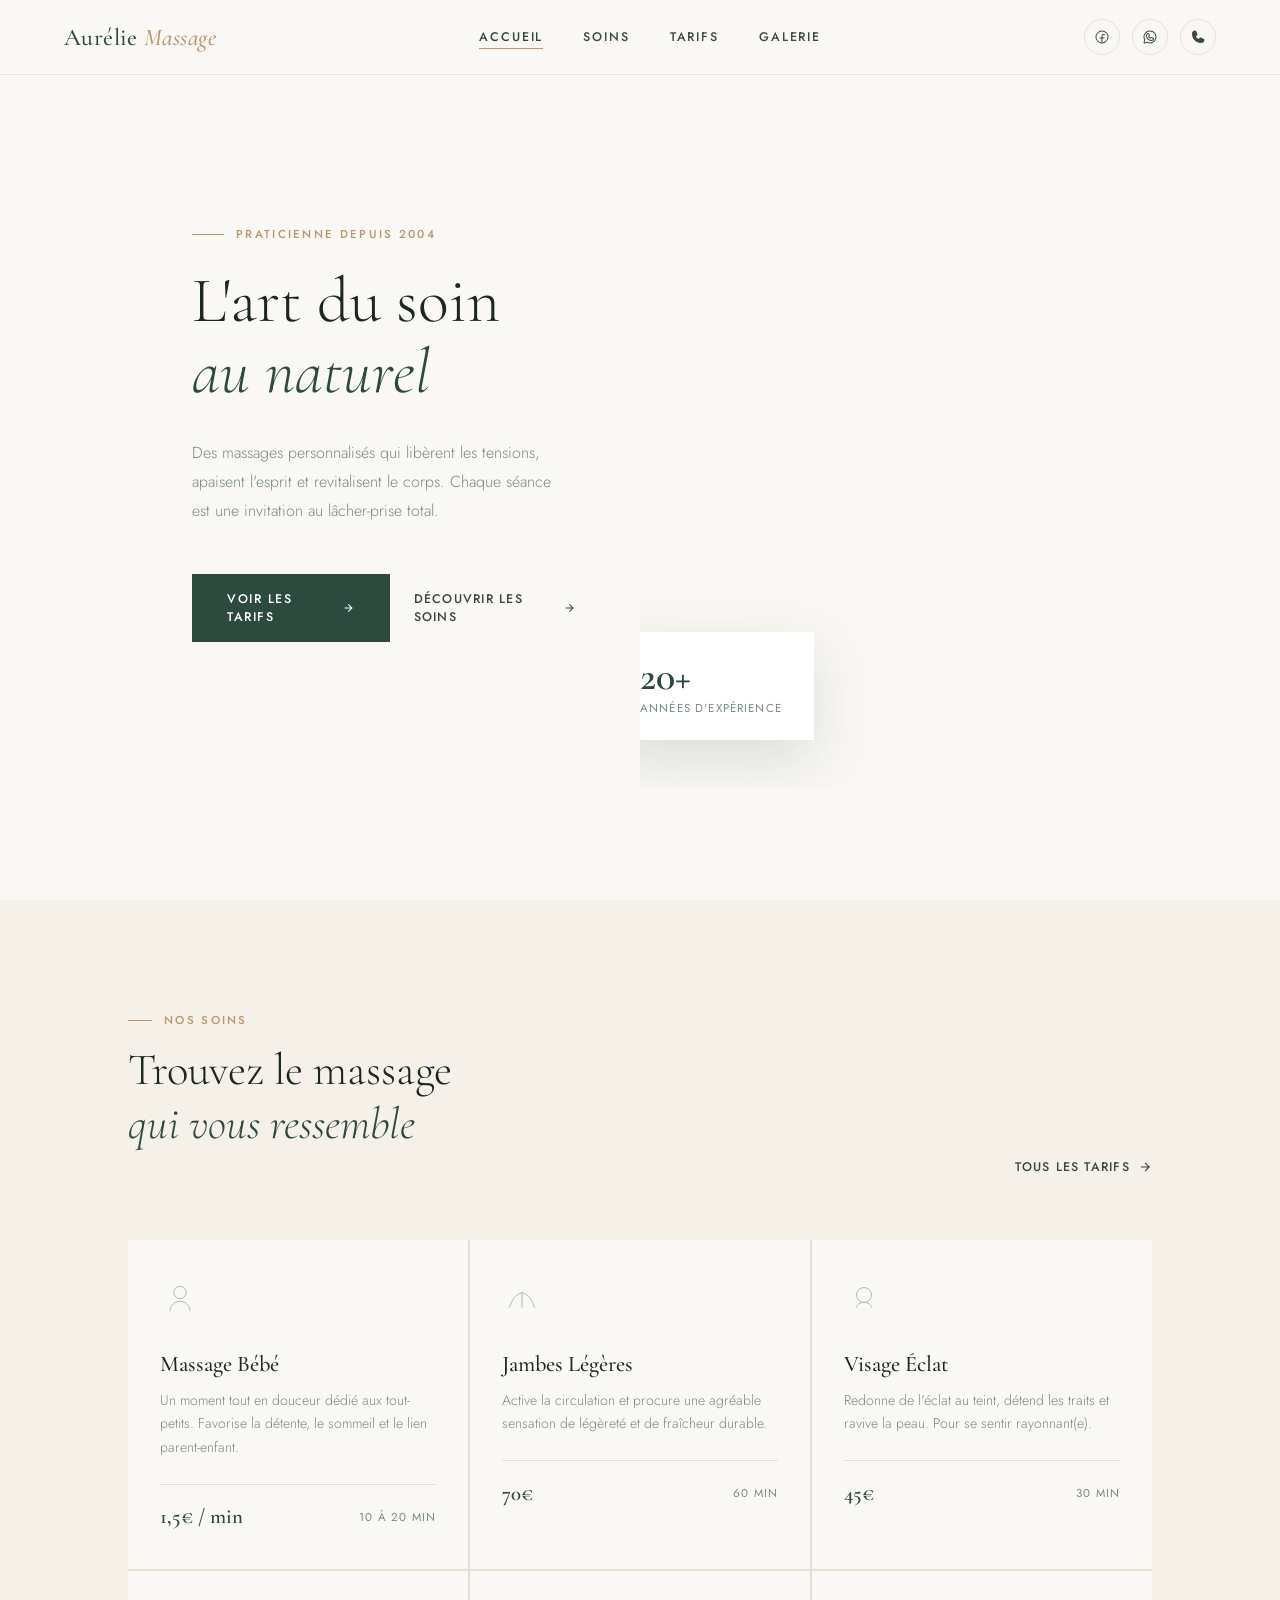
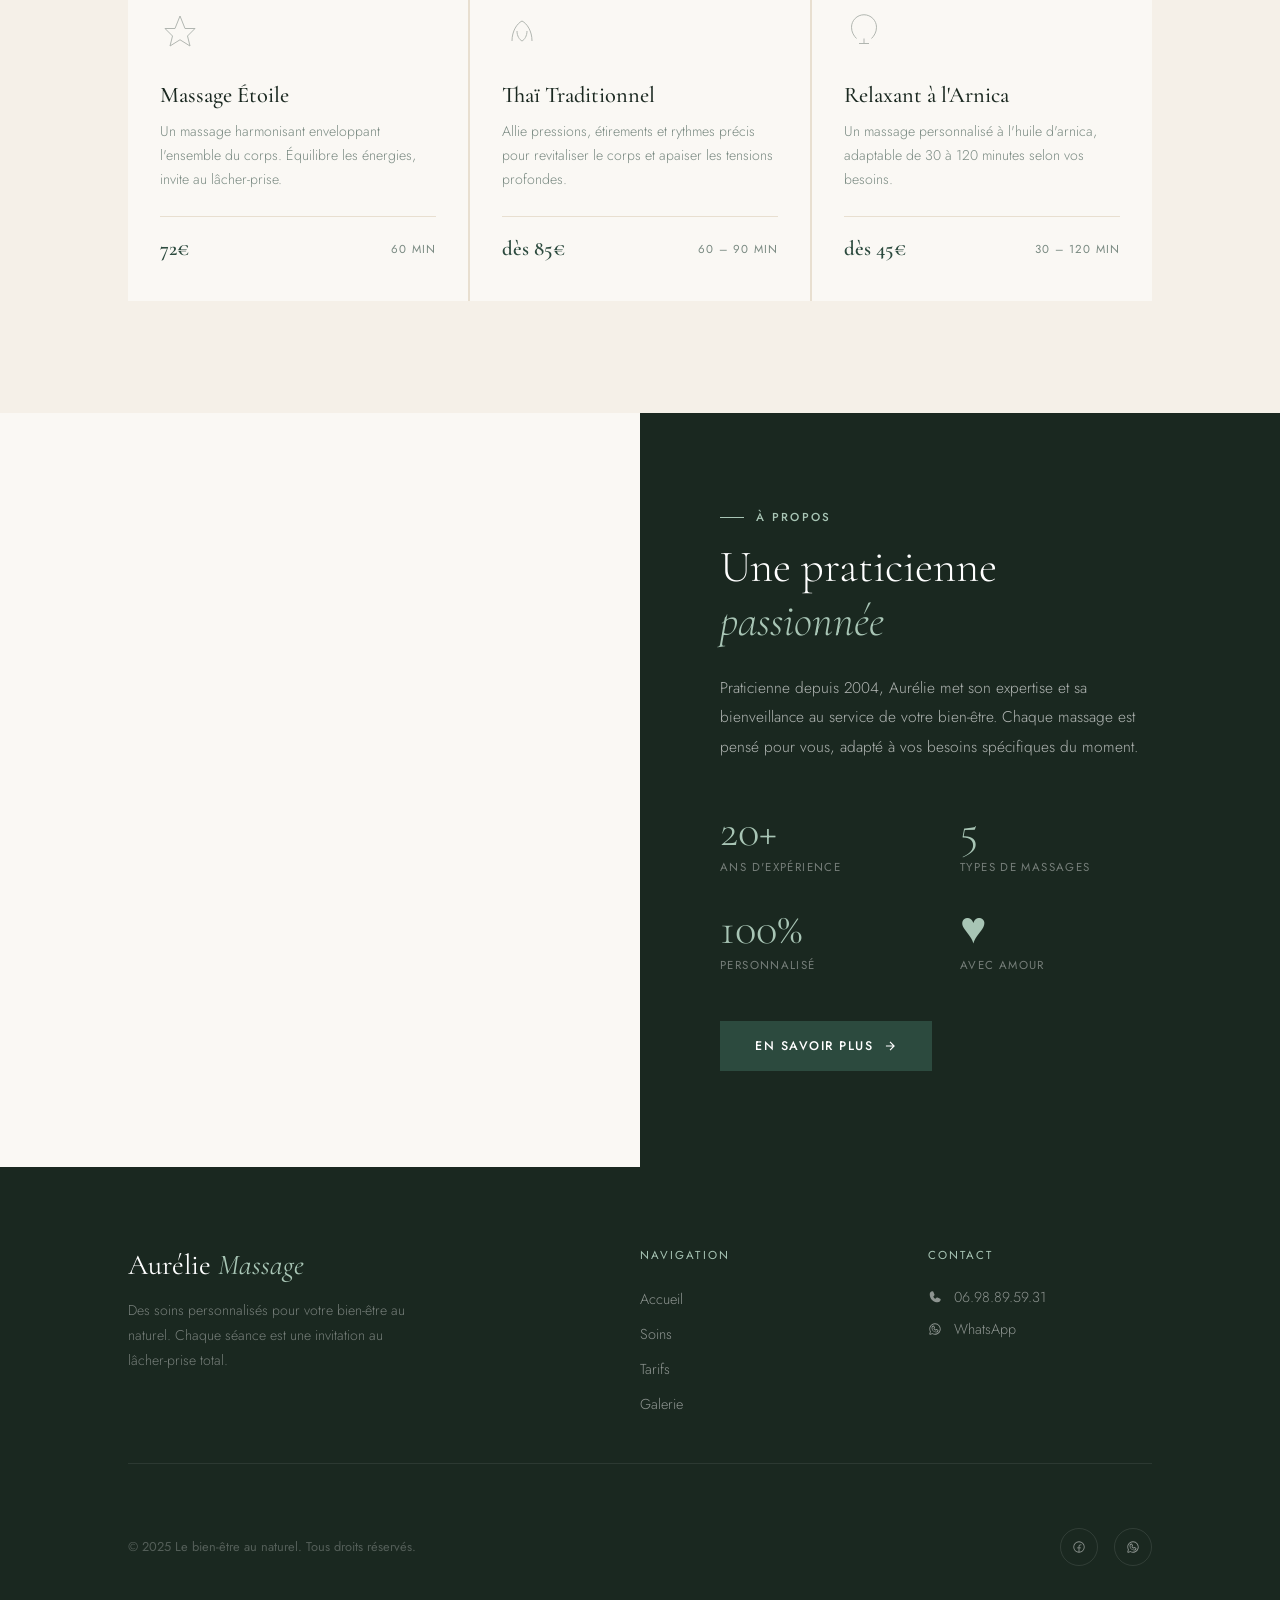
==== index.html @ f53598ba "Rename index2.html to index.html" ====
<!DOCTYPE html>
<html lang="fr">
<head>
  <meta charset="UTF-8" />
  <meta name="viewport" content="width=device-width, initial-scale=1.0" />
  <title>Aurélie Massage — Le bien-être au naturel</title>
  <link rel="stylesheet" href="styles.css" />
</head>
<body>

  <!-- NAV -->
  <nav id="navbar">
    <a href="index2.html" class="nav-logo">Aurélie <span>Massage</span></a>
    <div class="nav-links">
      <a href="index2.html" class="active">Accueil</a>
      <a href="aboutme.html">Soins</a>
      <a href="tarrif.html">Tarifs</a>
      <a href="galeri.html">Galerie</a>
    </div>
    <div class="nav-socials">
      <a href="https://www.facebook.com/people/Aur%C3%A9-Lie/pfbid02RkB1vqd2vrL55XC4V5RMW2MaSUFVGfbzSLNtK18XadEy2tCaWXRJD3E9CqpzTJnul/" target="_blank" aria-label="Facebook">
        <svg width="16" height="16" fill="currentColor" viewBox="0 0 256 256"><path d="M128,24A104,104,0,1,0,232,128,104.11,104.11,0,0,0,128,24Zm8,191.63V152h24a8,8,0,0,0,0-16H136V112a16,16,0,0,1,16-16h16a8,8,0,0,0,0-16H152a32,32,0,0,0-32,32v24H96a8,8,0,0,0,0,16h24v63.63a88,88,0,1,1,16,0Z"/></svg>
      </a>
      <a href="https://wa.me/33698895931" target="_blank" aria-label="WhatsApp">
        <svg width="16" height="16" fill="currentColor" viewBox="0 0 256 256"><path d="M187.58,144.84l-32-16a8,8,0,0,0-8,.5l-14.69,9.8a40.55,40.55,0,0,1-16-16l9.8-14.69a8,8,0,0,0,.5-8l-16-32A8,8,0,0,0,104,64a40,40,0,0,0-40,40,88.1,88.1,0,0,0,88,88,40,40,0,0,0,40-40A8,8,0,0,0,187.58,144.84ZM152,176a72.08,72.08,0,0,1-72-72A24,24,0,0,1,99.29,80.46l11.48,23L101,118a8,8,0,0,0-.73,7.51,56.47,56.47,0,0,0,30.15,30.15A8,8,0,0,0,138,155l14.61-9.74,23,11.48A24,24,0,0,1,152,176ZM128,24A104,104,0,0,0,36.18,176.88L24.83,210.93a16,16,0,0,0,20.24,20.24l34.05-11.35A104,104,0,1,0,128,24Zm0,192a87.87,87.87,0,0,1-44.06-11.81,8,8,0,0,0-6.54-.67L40,216,52.47,178.6a8,8,0,0,0-.66-6.54A88,88,0,1,1,128,216Z"/></svg>
      </a>
      <a href="tel:0698895931" aria-label="Téléphone">
        <svg width="16" height="16" fill="currentColor" viewBox="0 0 256 256"><path d="M222.37,158.46l-47.11-21.11-.13-.06a16,16,0,0,0-15.17,1.4,8.12,8.12,0,0,0-.75.56L134.87,160c-15.42-7.49-31.34-23.29-38.83-38.56l20.78-24.71c.2-.25.39-.5.57-.77a16,16,0,0,0,1.32-15.06l0-.12L97.54,33.64a16,16,0,0,0-16.62-9.52A56.26,56.26,0,0,0,32,80c0,79.4,64.6,144,144,144a56.26,56.26,0,0,0,55.88-48.92A16,16,0,0,0,222.37,158.46Z"/></svg>
      </a>
    </div>
  </nav>

  <!-- HERO -->
  <section class="hero">
    <div class="hero-content">
      <div class="hero-tag">Praticienne depuis 2004</div>
      <h1 class="hero-title">
        L'art du soin<br>
        <em>au naturel</em>
      </h1>
      <p class="hero-desc">
        Des massages personnalisés qui libèrent les tensions, apaisent l'esprit et revitalisent le corps. Chaque séance est une invitation au lâcher-prise total.
      </p>
      <div class="hero-cta">
        <a href="tarrif.html" class="btn-primary">
          Voir les tarifs
          <svg width="14" height="14" fill="none" stroke="currentColor" stroke-width="2" viewBox="0 0 24 24"><path d="M5 12h14M12 5l7 7-7 7"/></svg>
        </a>
        <a href="aboutme.html" class="btn-secondary">
          Découvrir les soins
          <svg width="14" height="14" fill="none" stroke="currentColor" stroke-width="2" viewBox="0 0 24 24"><path d="M5 12h14M12 5l7 7-7 7"/></svg>
        </a>
      </div>
    </div>
    <div class="hero-image">
      <div class="hero-image-bg" style="background-image: url('https://images.unsplash.com/photo-1600334089648-b0d9d3028eb2?w=900&q=80')"></div>
      <div class="hero-badge">
        <div class="hero-badge-num">20+</div>
        <div class="hero-badge-text">Années d'expérience</div>
      </div>
    </div>
  </section>

  <!-- SERVICES -->
  <section class="services">
    <div class="services-header reveal">
      <div>
        <div class="section-tag">Nos soins</div>
        <h2 class="section-title">Trouvez le massage<br><em>qui vous ressemble</em></h2>
      </div>
      <a href="tarrif.html" class="btn-secondary">
        Tous les tarifs
        <svg width="14" height="14" fill="none" stroke="currentColor" stroke-width="2" viewBox="0 0 24 24"><path d="M5 12h14M12 5l7 7-7 7"/></svg>
      </a>
    </div>
    <div class="services-grid">

      <div class="service-card reveal">
        <svg class="service-icon" viewBox="0 0 64 64" fill="none" stroke="currentColor" stroke-width="1.5"><circle cx="32" cy="20" r="10"/><path d="M16 50c0-8.8 7.2-16 16-16s16 7.2 16 16"/></svg>
        <div class="service-name">Massage Bébé</div>
        <p class="service-desc">Un moment tout en douceur dédié aux tout-petits. Favorise la détente, le sommeil et le lien parent-enfant.</p>
        <div class="service-footer">
          <span class="service-price">1,5€ / min</span>
          <span class="service-duration">10 à 20 min</span>
        </div>
      </div>

      <div class="service-card reveal">
        <svg class="service-icon" viewBox="0 0 64 64" fill="none" stroke="currentColor" stroke-width="1.5"><path d="M12 44c4-12 8-20 20-24M52 44c-4-12-8-20-20-24M32 20v24"/></svg>
        <div class="service-name">Jambes Légères</div>
        <p class="service-desc">Active la circulation et procure une agréable sensation de légèreté et de fraîcheur durable.</p>
        <div class="service-footer">
          <span class="service-price">70€</span>
          <span class="service-duration">60 min</span>
        </div>
      </div>

      <div class="service-card reveal">
        <svg class="service-icon" viewBox="0 0 64 64" fill="none" stroke="currentColor" stroke-width="1.5"><circle cx="32" cy="24" r="12"/><path d="M20 44c0-4 5.4-8 12-8s12 4 12 8"/></svg>
        <div class="service-name">Visage Éclat</div>
        <p class="service-desc">Redonne de l'éclat au teint, détend les traits et ravive la peau. Pour se sentir rayonnant(e).</p>
        <div class="service-footer">
          <span class="service-price">45€</span>
          <span class="service-duration">30 min</span>
        </div>
      </div>

      <div class="service-card reveal">
        <svg class="service-icon" viewBox="0 0 64 64" fill="none" stroke="currentColor" stroke-width="1.5"><polygon points="32,8 40,28 56,28 44,40 48,56 32,46 16,56 20,40 8,28 24,28"/></svg>
        <div class="service-name">Massage Étoile</div>
        <p class="service-desc">Un massage harmonisant enveloppant l'ensemble du corps. Équilibre les énergies, invite au lâcher-prise.</p>
        <div class="service-footer">
          <span class="service-price">72€</span>
          <span class="service-duration">60 min</span>
        </div>
      </div>

      <div class="service-card reveal">
        <svg class="service-icon" viewBox="0 0 64 64" fill="none" stroke="currentColor" stroke-width="1.5"><path d="M16 48c0-16 8-28 16-32 8 4 16 16 16 32M24 32c0 8 4 14 8 16 4-2 8-8 8-16"/></svg>
        <div class="service-name">Thaï Traditionnel</div>
        <p class="service-desc">Allie pressions, étirements et rythmes précis pour revitaliser le corps et apaiser les tensions profondes.</p>
        <div class="service-footer">
          <span class="service-price">dès 85€</span>
          <span class="service-duration">60 – 90 min</span>
        </div>
      </div>

      <div class="service-card reveal">
        <svg class="service-icon" viewBox="0 0 64 64" fill="none" stroke="currentColor" stroke-width="1.5"><path d="M20 44c-4-4-8-10-8-18 0-11 9-20 20-20s20 9 20 20c0 8-4 14-8 18M24 52h16M32 44v8"/></svg>
        <div class="service-name">Relaxant à l'Arnica</div>
        <p class="service-desc">Un massage personnalisé à l'huile d'arnica, adaptable de 30 à 120 minutes selon vos besoins.</p>
        <div class="service-footer">
          <span class="service-price">dès 45€</span>
          <span class="service-duration">30 – 120 min</span>
        </div>
      </div>

    </div>
  </section>

  <!-- ABOUT PREVIEW -->
  <div class="about">
    <div class="about-image">
      <div class="about-image-bg" style="background-image: url('image/paysage.jpg'), url('https://images.unsplash.com/photo-1519823551278-64ac92734fb1?w=800&q=80')"></div>
    </div>
    <div class="about-content">
      <div class="section-tag">À propos</div>
      <h2 class="section-title">Une praticienne<br><em>passionnée</em></h2>
      <p class="about-text">
        Praticienne depuis 2004, Aurélie met son expertise et sa bienveillance au service de votre bien-être. Chaque massage est pensé pour vous, adapté à vos besoins spécifiques du moment.
      </p>
      <div class="about-stats">
        <div>
          <div class="stat-num">20+</div>
          <div class="stat-label">Ans d'expérience</div>
        </div>
        <div>
          <div class="stat-num">5</div>
          <div class="stat-label">Types de massages</div>
        </div>
        <div>
          <div class="stat-num">100%</div>
          <div class="stat-label">Personnalisé</div>
        </div>
        <div>
          <div class="stat-num">♥</div>
          <div class="stat-label">Avec amour</div>
        </div>
      </div>
      <a href="aboutme.html" class="btn-primary" style="width:fit-content">
        En savoir plus
        <svg width="14" height="14" fill="none" stroke="currentColor" stroke-width="2" viewBox="0 0 24 24"><path d="M5 12h14M12 5l7 7-7 7"/></svg>
      </a>
    </div>
  </div>

  <!-- FOOTER -->
  <footer>
    <div class="footer-grid">
      <div>
        <div class="footer-brand-name">Aurélie <span>Massage</span></div>
        <p class="footer-brand-desc">Des soins personnalisés pour votre bien-être au naturel. Chaque séance est une invitation au lâcher-prise total.</p>
      </div>
      <div>
        <div class="footer-col-title">Navigation</div>
        <ul class="footer-links">
          <li><a href="index2.html">Accueil</a></li>
          <li><a href="aboutme.html">Soins</a></li>
          <li><a href="tarrif.html">Tarifs</a></li>
          <li><a href="galeri.html">Galerie</a></li>
        </ul>
      </div>
      <div>
        <div class="footer-col-title">Contact</div>
        <a href="tel:0698895931" class="footer-contact-item">
          <svg width="14" height="14" fill="currentColor" viewBox="0 0 256 256"><path d="M222.37,158.46l-47.11-21.11-.13-.06a16,16,0,0,0-15.17,1.4,8.12,8.12,0,0,0-.75.56L134.87,160c-15.42-7.49-31.34-23.29-38.83-38.56l20.78-24.71c.2-.25.39-.5.57-.77a16,16,0,0,0,1.32-15.06l0-.12L97.54,33.64a16,16,0,0,0-16.62-9.52A56.26,56.26,0,0,0,32,80c0,79.4,64.6,144,144,144a56.26,56.26,0,0,0,55.88-48.92A16,16,0,0,0,222.37,158.46Z"/></svg>
          06.98.89.59.31
        </a>
        <a href="https://wa.me/33698895931" class="footer-contact-item">
          <svg width="14" height="14" fill="currentColor" viewBox="0 0 256 256"><path d="M187.58,144.84l-32-16a8,8,0,0,0-8,.5l-14.69,9.8a40.55,40.55,0,0,1-16-16l9.8-14.69a8,8,0,0,0,.5-8l-16-32A8,8,0,0,0,104,64a40,40,0,0,0-40,40,88.1,88.1,0,0,0,88,88,40,40,0,0,0,40-40A8,8,0,0,0,187.58,144.84ZM152,176a72.08,72.08,0,0,1-72-72A24,24,0,0,1,99.29,80.46l11.48,23L101,118a8,8,0,0,0-.73,7.51,56.47,56.47,0,0,0,30.15,30.15A8,8,0,0,0,138,155l14.61-9.74,23,11.48A24,24,0,0,1,152,176ZM128,24A104,104,0,0,0,36.18,176.88L24.83,210.93a16,16,0,0,0,20.24,20.24l34.05-11.35A104,104,0,1,0,128,24Zm0,192a87.87,87.87,0,0,1-44.06-11.81,8,8,0,0,0-6.54-.67L40,216,52.47,178.6a8,8,0,0,0-.66-6.54A88,88,0,1,1,128,216Z"/></svg>
          WhatsApp
        </a>
      </div>
    </div>
    <div class="footer-bottom">
      <span class="footer-copy">© 2025 Le bien-être au naturel. Tous droits réservés.</span>
      <div class="footer-socials">
        <a href="https://www.facebook.com/people/Aur%C3%A9-Lie/pfbid02RkB1vqd2vrL55XC4V5RMW2MaSUFVGfbzSLNtK18XadEy2tCaWXRJD3E9CqpzTJnul/" target="_blank">
          <svg width="14" height="14" fill="currentColor" viewBox="0 0 256 256"><path d="M128,24A104,104,0,1,0,232,128,104.11,104.11,0,0,0,128,24Zm8,191.63V152h24a8,8,0,0,0,0-16H136V112a16,16,0,0,1,16-16h16a8,8,0,0,0,0-16H152a32,32,0,0,0-32,32v24H96a8,8,0,0,0,0,16h24v63.63a88,88,0,1,1,16,0Z"/></svg>
        </a>
        <a href="https://wa.me/33698895931" target="_blank">
          <svg width="14" height="14" fill="currentColor" viewBox="0 0 256 256"><path d="M187.58,144.84l-32-16a8,8,0,0,0-8,.5l-14.69,9.8a40.55,40.55,0,0,1-16-16l9.8-14.69a8,8,0,0,0,.5-8l-16-32A8,8,0,0,0,104,64a40,40,0,0,0-40,40,88.1,88.1,0,0,0,88,88,40,40,0,0,0,40-40A8,8,0,0,0,187.58,144.84ZM152,176a72.08,72.08,0,0,1-72-72A24,24,0,0,1,99.29,80.46l11.48,23L101,118a8,8,0,0,0-.73,7.51,56.47,56.47,0,0,0,30.15,30.15A8,8,0,0,0,138,155l14.61-9.74,23,11.48A24,24,0,0,1,152,176ZM128,24A104,104,0,0,0,36.18,176.88L24.83,210.93a16,16,0,0,0,20.24,20.24l34.05-11.35A104,104,0,1,0,128,24Zm0,192a87.87,87.87,0,0,1-44.06-11.81,8,8,0,0,0-6.54-.67L40,216,52.47,178.6a8,8,0,0,0-.66-6.54A88,88,0,1,1,128,216Z"/></svg>
        </a>
      </div>
    </div>
  </footer>

  <script>
    // Scroll nav style
    const navbar = document.getElementById('navbar');
    window.addEventListener('scroll', () => {
      navbar.classList.toggle('scrolled', window.scrollY > 50);
    });

    // Reveal on scroll
    const observer = new IntersectionObserver((entries) => {
      entries.forEach((entry, i) => {
        if (entry.isIntersecting) {
          setTimeout(() => entry.target.classList.add('visible'), i * 80);
        }
      });
    }, { threshold: 0.1 });

    document.querySelectorAll('.reveal').forEach(el => observer.observe(el));
  </script>
</body>
</html>
---- styles.css ----
@import url('https://fonts.googleapis.com/css2?family=Cormorant+Garamond:ital,wght@0,300;0,400;0,500;0,600;1,300;1,400&family=Jost:wght@300;400;500;600&display=swap');

:root {
  --cream: #f5f0e8;
  --sand: #e8dfd0;
  --warm-white: #faf8f4;
  --forest: #2c4a3e;
  --forest-light: #3d6356;
  --sage: #7a9e8e;
  --sage-light: #a8c5b5;
  --terracotta: #c4705a;
  --gold: #b8976a;
  --dark: #1a2820;
  --text-body: #3a4a42;
  --text-muted: #7a8a82;
}

* { margin: 0; padding: 0; box-sizing: border-box; }

html { scroll-behavior: smooth; }

body {
  font-family: 'Jost', sans-serif;
  background-color: var(--warm-white);
  color: var(--text-body);
  overflow-x: hidden;
}

/* ─── NAV ─── */
nav {
  position: fixed;
  top: 0; left: 0; right: 0;
  z-index: 100;
  display: flex;
  align-items: center;
  justify-content: space-between;
  padding: 1.2rem 4rem;
  background: rgba(250, 248, 244, 0.92);
  backdrop-filter: blur(12px);
  border-bottom: 1px solid rgba(184, 151, 106, 0.2);
  transition: all 0.3s ease;
}

nav.scrolled {
  padding: 0.8rem 4rem;
  box-shadow: 0 4px 30px rgba(44, 74, 62, 0.08);
}

.nav-logo {
  font-family: 'Cormorant Garamond', serif;
  font-size: 1.5rem;
  font-weight: 500;
  color: var(--forest);
  text-decoration: none;
  letter-spacing: 0.02em;
}

.nav-logo span {
  color: var(--gold);
  font-style: italic;
}

.nav-links {
  display: flex;
  align-items: center;
  gap: 2.5rem;
}

.nav-links a {
  font-size: 0.78rem;
  font-weight: 500;
  letter-spacing: 0.15em;
  text-transform: uppercase;
  color: var(--text-body);
  text-decoration: none;
  position: relative;
  transition: color 0.3s;
}

.nav-links a::after {
  content: '';
  position: absolute;
  bottom: -3px; left: 0;
  width: 0; height: 1px;
  background: var(--gold);
  transition: width 0.3s ease;
}

.nav-links a:hover { color: var(--forest); }
.nav-links a:hover::after { width: 100%; }
.nav-links a.active { color: var(--forest); }
.nav-links a.active::after { width: 100%; }

.nav-socials {
  display: flex;
  align-items: center;
  gap: 0.75rem;
}

.nav-socials a {
  width: 36px; height: 36px;
  border-radius: 50%;
  border: 1px solid var(--sand);
  display: flex; align-items: center; justify-content: center;
  color: var(--text-body);
  transition: all 0.3s;
  text-decoration: none;
}

.nav-socials a:hover {
  background: var(--forest);
  border-color: var(--forest);
  color: white;
  transform: translateY(-2px);
}

/* ─── HERO ─── */
.hero {
  min-height: 100vh;
  display: grid;
  grid-template-columns: 1fr 1fr;
  padding-top: 80px;
}

.hero-content {
  display: flex;
  flex-direction: column;
  justify-content: center;
  padding: 6rem 4rem 6rem 8rem;
  background: var(--warm-white);
}

.hero-tag {
  font-size: 0.72rem;
  font-weight: 500;
  letter-spacing: 0.2em;
  text-transform: uppercase;
  color: var(--gold);
  margin-bottom: 1.5rem;
  display: flex;
  align-items: center;
  gap: 0.75rem;
  opacity: 0;
  animation: fadeUp 0.8s ease 0.2s forwards;
}

.hero-tag::before {
  content: '';
  width: 2rem; height: 1px;
  background: var(--gold);
}

.hero-title {
  font-family: 'Cormorant Garamond', serif;
  font-size: clamp(3rem, 5vw, 5rem);
  font-weight: 300;
  line-height: 1.1;
  color: var(--dark);
  margin-bottom: 2rem;
  opacity: 0;
  animation: fadeUp 0.8s ease 0.4s forwards;
}

.hero-title em {
  font-style: italic;
  color: var(--forest);
}

.hero-desc {
  font-size: 1rem;
  line-height: 1.8;
  color: var(--text-muted);
  max-width: 380px;
  margin-bottom: 3rem;
  font-weight: 300;
  opacity: 0;
  animation: fadeUp 0.8s ease 0.6s forwards;
}

.hero-cta {
  display: flex;
  align-items: center;
  gap: 1.5rem;
  opacity: 0;
  animation: fadeUp 0.8s ease 0.8s forwards;
}

.btn-primary {
  display: inline-flex;
  align-items: center;
  gap: 0.6rem;
  padding: 1rem 2.2rem;
  background: var(--forest);
  color: white;
  font-family: 'Jost', sans-serif;
  font-size: 0.78rem;
  font-weight: 500;
  letter-spacing: 0.12em;
  text-transform: uppercase;
  text-decoration: none;
  border: none;
  cursor: pointer;
  transition: all 0.3s ease;
  position: relative;
  overflow: hidden;
}

.btn-primary::before {
  content: '';
  position: absolute;
  top: 0; left: -100%;
  width: 100%; height: 100%;
  background: rgba(255,255,255,0.1);
  transition: left 0.4s ease;
}

.btn-primary:hover::before { left: 0; }
.btn-primary:hover { background: var(--forest-light); transform: translateY(-1px); }

.btn-secondary {
  font-size: 0.78rem;
  font-weight: 500;
  letter-spacing: 0.1em;
  text-transform: uppercase;
  color: var(--text-body);
  text-decoration: none;
  display: flex;
  align-items: center;
  gap: 0.5rem;
  transition: gap 0.3s, color 0.3s;
}

.btn-secondary:hover { gap: 0.9rem; color: var(--forest); }

.hero-image {
  position: relative;
  overflow: hidden;
  opacity: 0;
  animation: fadeIn 1.2s ease 0.3s forwards;
}

.hero-image img, .hero-image-bg {
  width: 100%; height: 100%;
  object-fit: cover;
  background-size: cover;
  background-position: center;
}

.hero-image-bg {
  background-image: url('https://images.unsplash.com/photo-1600334089648-b0d9d3028eb2?w=800&q=80');
}

.hero-badge {
  position: absolute;
  bottom: 3rem;
  left: -2rem;
  background: white;
  padding: 1.5rem 2rem;
  box-shadow: 0 20px 60px rgba(44, 74, 62, 0.15);
  opacity: 0;
  animation: fadeUp 0.8s ease 1s forwards;
}

.hero-badge-num {
  font-family: 'Cormorant Garamond', serif;
  font-size: 2.5rem;
  font-weight: 600;
  color: var(--forest);
  line-height: 1;
}

.hero-badge-text {
  font-size: 0.72rem;
  letter-spacing: 0.1em;
  text-transform: uppercase;
  color: var(--text-muted);
  margin-top: 0.25rem;
}

/* ─── SECTION COMMONS ─── */
section {
  padding: 7rem 4rem;
}

.section-tag {
  font-size: 0.72rem;
  font-weight: 500;
  letter-spacing: 0.2em;
  text-transform: uppercase;
  color: var(--gold);
  margin-bottom: 1rem;
  display: flex;
  align-items: center;
  gap: 0.75rem;
}

.section-tag::before {
  content: '';
  width: 1.5rem; height: 1px;
  background: var(--gold);
}

.section-title {
  font-family: 'Cormorant Garamond', serif;
  font-size: clamp(2rem, 3.5vw, 3.2rem);
  font-weight: 300;
  line-height: 1.2;
  color: var(--dark);
  margin-bottom: 1.5rem;
}

.section-title em { font-style: italic; color: var(--forest); }

/* ─── SERVICES ─── */
.services {
  background: var(--cream);
  max-width: none;
  padding: 7rem 8rem;
}

.services-header {
  display: flex;
  justify-content: space-between;
  align-items: flex-end;
  margin-bottom: 4rem;
}

.services-grid {
  display: grid;
  grid-template-columns: repeat(3, 1fr);
  gap: 2px;
  background: var(--sand);
}

.service-card {
  background: var(--warm-white);
  padding: 2.5rem 2rem;
  transition: all 0.4s ease;
  cursor: pointer;
  position: relative;
  overflow: hidden;
}

.service-card::after {
  content: '';
  position: absolute;
  bottom: 0; left: 0;
  width: 0; height: 2px;
  background: var(--forest);
  transition: width 0.4s ease;
}

.service-card:hover { background: var(--forest); }
.service-card:hover .service-name { color: white; }
.service-card:hover .service-desc { color: rgba(255,255,255,0.7); }
.service-card:hover .service-price { color: var(--sage-light); }
.service-card:hover .service-duration { color: rgba(255,255,255,0.5); }
.service-card:hover::after { width: 0; }

.service-icon {
  width: 40px; height: 40px;
  margin-bottom: 1.5rem;
  opacity: 0.4;
  transition: opacity 0.3s;
}

.service-card:hover .service-icon { opacity: 0.8; filter: brightness(10); }

.service-name {
  font-family: 'Cormorant Garamond', serif;
  font-size: 1.4rem;
  font-weight: 500;
  color: var(--dark);
  margin-bottom: 0.75rem;
  transition: color 0.4s;
}

.service-desc {
  font-size: 0.88rem;
  line-height: 1.7;
  color: var(--text-muted);
  margin-bottom: 1.5rem;
  font-weight: 300;
  transition: color 0.4s;
}

.service-footer {
  display: flex;
  justify-content: space-between;
  align-items: center;
  padding-top: 1.2rem;
  border-top: 1px solid var(--sand);
}

.service-card:hover .service-footer { border-color: rgba(255,255,255,0.15); }

.service-price {
  font-family: 'Cormorant Garamond', serif;
  font-size: 1.3rem;
  font-weight: 600;
  color: var(--forest);
  transition: color 0.4s;
}

.service-duration {
  font-size: 0.72rem;
  letter-spacing: 0.1em;
  text-transform: uppercase;
  color: var(--text-muted);
  transition: color 0.4s;
}

/* ─── ABOUT ─── */
.about {
  display: grid;
  grid-template-columns: 1fr 1fr;
  gap: 0;
  padding: 0;
  min-height: 70vh;
}

.about-image {
  position: relative;
  overflow: hidden;
  min-height: 600px;
}

.about-image-bg {
  width: 100%; height: 100%;
  background-image: url('https://images.unsplash.com/photo-1519823551278-64ac92734fb1?w=800&q=80');
  background-size: cover;
  background-position: center;
  transition: transform 0.6s ease;
}

.about-image:hover .about-image-bg { transform: scale(1.03); }

.about-content {
  display: flex;
  flex-direction: column;
  justify-content: center;
  padding: 6rem 7rem 6rem 5rem;
  background: var(--dark);
  color: white;
}

.about-content .section-tag { color: var(--sage-light); }
.about-content .section-tag::before { background: var(--sage-light); }
.about-content .section-title { color: white; }
.about-content .section-title em { color: var(--sage-light); }

.about-text {
  font-size: 0.97rem;
  line-height: 1.9;
  color: rgba(255,255,255,0.65);
  font-weight: 300;
  margin-bottom: 3rem;
}

.about-stats {
  display: grid;
  grid-template-columns: 1fr 1fr;
  gap: 2rem;
  margin-bottom: 3rem;
}

.stat-num {
  font-family: 'Cormorant Garamond', serif;
  font-size: 2.8rem;
  font-weight: 300;
  color: var(--sage-light);
  line-height: 1;
}

.stat-label {
  font-size: 0.72rem;
  letter-spacing: 0.12em;
  text-transform: uppercase;
  color: rgba(255,255,255,0.4);
  margin-top: 0.3rem;
}

/* ─── TARIFS PAGE ─── */
.page-hero {
  min-height: 40vh;
  display: flex;
  align-items: center;
  background: var(--dark);
  padding: 10rem 8rem 5rem;
  position: relative;
  overflow: hidden;
}

.page-hero::before {
  content: '';
  position: absolute;
  top: -50%; right: -10%;
  width: 600px; height: 600px;
  border-radius: 50%;
  background: radial-gradient(circle, rgba(122,158,142,0.1) 0%, transparent 70%);
}

.page-hero-title {
  font-family: 'Cormorant Garamond', serif;
  font-size: clamp(3rem, 6vw, 6rem);
  font-weight: 300;
  color: white;
  line-height: 1;
}

.page-hero-title em { color: var(--sage-light); font-style: italic; }

.page-hero-sub {
  font-size: 1rem;
  color: rgba(255,255,255,0.5);
  margin-top: 1rem;
  font-weight: 300;
}

/* ─── PRICING ─── */
.pricing-section {
  padding: 6rem 8rem;
  background: var(--warm-white);
}

.pricing-group {
  margin-bottom: 4rem;
}

.pricing-group-title {
  font-family: 'Cormorant Garamond', serif;
  font-size: 1.6rem;
  font-weight: 400;
  color: var(--forest);
  padding-bottom: 1rem;
  border-bottom: 1px solid var(--sand);
  margin-bottom: 1.5rem;
  display: flex;
  align-items: center;
  gap: 1rem;
}

.pricing-group-title::before {
  content: '';
  width: 3px; height: 1.5rem;
  background: var(--forest);
  border-radius: 2px;
}

.pricing-row {
  display: flex;
  justify-content: space-between;
  align-items: center;
  padding: 1.1rem 1.5rem;
  border-radius: 4px;
  transition: background 0.2s;
}

.pricing-row:hover { background: var(--cream); }

.pricing-row + .pricing-row {
  border-top: 1px dashed rgba(184,151,106,0.2);
}

.pricing-name {
  font-size: 0.95rem;
  color: var(--text-body);
  font-weight: 400;
  flex: 2;
}

.pricing-duration {
  font-size: 0.82rem;
  color: var(--text-muted);
  text-align: center;
  flex: 1;
  letter-spacing: 0.05em;
}

.pricing-price {
  font-family: 'Cormorant Garamond', serif;
  font-size: 1.3rem;
  font-weight: 600;
  color: var(--forest);
  text-align: right;
  flex: 1;
}

.pricing-note {
  background: var(--cream);
  border-left: 3px solid var(--gold);
  padding: 1.5rem 2rem;
  margin-top: 3rem;
  border-radius: 0 4px 4px 0;
}

.pricing-note p {
  font-size: 0.9rem;
  color: var(--text-muted);
  line-height: 1.8;
}

.pricing-note strong {
  color: var(--text-body);
  font-weight: 500;
}

/* ─── GALLERY ─── */
.gallery-grid {
  display: grid;
  grid-template-columns: repeat(3, 1fr);
  grid-template-rows: auto;
  gap: 6px;
  padding: 2rem 4rem;
}

.gallery-item {
  overflow: hidden;
  position: relative;
  cursor: pointer;
}

.gallery-item:nth-child(1) { grid-column: span 2; grid-row: span 2; }

.gallery-item img, .gallery-item-bg {
  width: 100%; height: 100%;
  min-height: 280px;
  background-size: cover;
  background-position: center;
  transition: transform 0.6s ease;
}

.gallery-item:hover .gallery-item-bg { transform: scale(1.05); }

.gallery-overlay {
  position: absolute;
  inset: 0;
  background: rgba(44,74,62,0);
  transition: background 0.3s;
  display: flex;
  align-items: center;
  justify-content: center;
}

.gallery-item:hover .gallery-overlay { background: rgba(44,74,62,0.3); }

/* ─── FOOTER ─── */
footer {
  background: var(--dark);
  color: white;
  padding: 5rem 8rem 3rem;
}

.footer-grid {
  display: grid;
  grid-template-columns: 2fr 1fr 1fr;
  gap: 4rem;
  margin-bottom: 4rem;
  padding-bottom: 3rem;
  border-bottom: 1px solid rgba(255,255,255,0.08);
}

.footer-brand-name {
  font-family: 'Cormorant Garamond', serif;
  font-size: 1.8rem;
  font-weight: 400;
  color: white;
  margin-bottom: 1rem;
}

.footer-brand-name span { color: var(--sage-light); font-style: italic; }

.footer-brand-desc {
  font-size: 0.88rem;
  color: rgba(255,255,255,0.4);
  line-height: 1.8;
  max-width: 280px;
  font-weight: 300;
}

.footer-col-title {
  font-size: 0.72rem;
  letter-spacing: 0.18em;
  text-transform: uppercase;
  color: var(--sage-light);
  margin-bottom: 1.5rem;
}

.footer-links {
  list-style: none;
  display: flex;
  flex-direction: column;
  gap: 0.75rem;
}

.footer-links a {
  font-size: 0.9rem;
  color: rgba(255,255,255,0.5);
  text-decoration: none;
  transition: color 0.3s;
  font-weight: 300;
}

.footer-links a:hover { color: white; }

.footer-contact-item {
  display: flex;
  align-items: center;
  gap: 0.75rem;
  font-size: 0.9rem;
  color: rgba(255,255,255,0.5);
  margin-bottom: 0.75rem;
  font-weight: 300;
  text-decoration: none;
  transition: color 0.3s;
}

.footer-contact-item:hover { color: white; }

.footer-bottom {
  display: flex;
  justify-content: space-between;
  align-items: center;
}

.footer-copy {
  font-size: 0.8rem;
  color: rgba(255,255,255,0.25);
}

.footer-socials {
  display: flex;
  gap: 1rem;
}

.footer-socials a {
  width: 38px; height: 38px;
  border-radius: 50%;
  border: 1px solid rgba(255,255,255,0.1);
  display: flex; align-items: center; justify-content: center;
  color: rgba(255,255,255,0.5);
  text-decoration: none;
  transition: all 0.3s;
}

.footer-socials a:hover {
  border-color: var(--sage-light);
  color: var(--sage-light);
  transform: translateY(-2px);
}

/* ─── ANIMATIONS ─── */
@keyframes fadeUp {
  from { opacity: 0; transform: translateY(24px); }
  to { opacity: 1; transform: translateY(0); }
}

@keyframes fadeIn {
  from { opacity: 0; }
  to { opacity: 1; }
}

.reveal {
  opacity: 0;
  transform: translateY(30px);
  transition: opacity 0.7s ease, transform 0.7s ease;
}

.reveal.visible {
  opacity: 1;
  transform: translateY(0);
}

/* ─── ABOUT ME PAGE ─── */
.aboutme-intro {
  display: grid;
  grid-template-columns: 1fr 1fr;
  min-height: 80vh;
}

.aboutme-photo {
  position: relative;
  overflow: hidden;
}

.aboutme-photo-bg {
  width: 100%; height: 100%;
  min-height: 600px;
  background-image: url('https://images.unsplash.com/photo-1519823551278-64ac92734fb1?w=800&q=80');
  background-size: cover;
  background-position: center top;
}

.aboutme-text-block {
  padding: 8rem 5rem;
  background: var(--cream);
  display: flex;
  flex-direction: column;
  justify-content: center;
}

.massages-grid {
  display: grid;
  grid-template-columns: repeat(2, 1fr);
  gap: 2rem;
  padding: 4rem 8rem;
}

.massage-card {
  padding: 2.5rem;
  background: white;
  border: 1px solid var(--sand);
  transition: all 0.3s ease;
  position: relative;
  overflow: hidden;
}

.massage-card::before {
  content: '';
  position: absolute;
  top: 0; left: 0;
  width: 100%; height: 3px;
  background: linear-gradient(90deg, var(--forest), var(--sage));
  transform: scaleX(0);
  transform-origin: left;
  transition: transform 0.4s ease;
}

.massage-card:hover { transform: translateY(-4px); box-shadow: 0 20px 50px rgba(44,74,62,0.1); }
.massage-card:hover::before { transform: scaleX(1); }

.massage-card-num {
  font-family: 'Cormorant Garamond', serif;
  font-size: 3rem;
  font-weight: 300;
  color: var(--sand);
  line-height: 1;
  margin-bottom: 1rem;
}

.massage-card-title {
  font-family: 'Cormorant Garamond', serif;
  font-size: 1.4rem;
  color: var(--dark);
  margin-bottom: 0.75rem;
}

.massage-card-desc {
  font-size: 0.88rem;
  color: var(--text-muted);
  line-height: 1.7;
  font-weight: 300;
}

/* ─── RESPONSIVE ─── */
@media (max-width: 1024px) {
  nav { padding: 1rem 2rem; }
  .hero { grid-template-columns: 1fr; }
  .hero-content { padding: 4rem 2rem 3rem; }
  .hero-image { min-height: 50vw; }
  .hero-badge { left: 1rem; }
  .about { grid-template-columns: 1fr; }
  .about-image { min-height: 350px; }
  .about-content { padding: 4rem 3rem; }
  .services { padding: 5rem 2rem; }
  .services-grid { grid-template-columns: 1fr; }
  .services-header { flex-direction: column; align-items: flex-start; gap: 1rem; }
  .pricing-section { padding: 4rem 2rem; }
  .page-hero { padding: 8rem 2rem 4rem; }
  footer { padding: 4rem 2rem 2rem; }
  .footer-grid { grid-template-columns: 1fr; gap: 2.5rem; }
  .gallery-grid { grid-template-columns: 1fr 1fr; padding: 1rem 2rem; }
  .gallery-item:nth-child(1) { grid-column: span 2; }
  .massages-grid { grid-template-columns: 1fr; padding: 3rem 2rem; }
  .aboutme-intro { grid-template-columns: 1fr; }
  .aboutme-text-block { padding: 4rem 2rem; }
}

@media (max-width: 640px) {
  .nav-links { display: none; }
  nav { padding: 1rem 1.5rem; }
  .hero-content { padding: 2rem 1.5rem; }
  section { padding: 4rem 1.5rem; }
  .gallery-grid { grid-template-columns: 1fr; padding: 1rem; }
  .gallery-item:nth-child(1) { grid-column: span 1; }
  .pricing-row { padding: 0.9rem 0.5rem; }
}
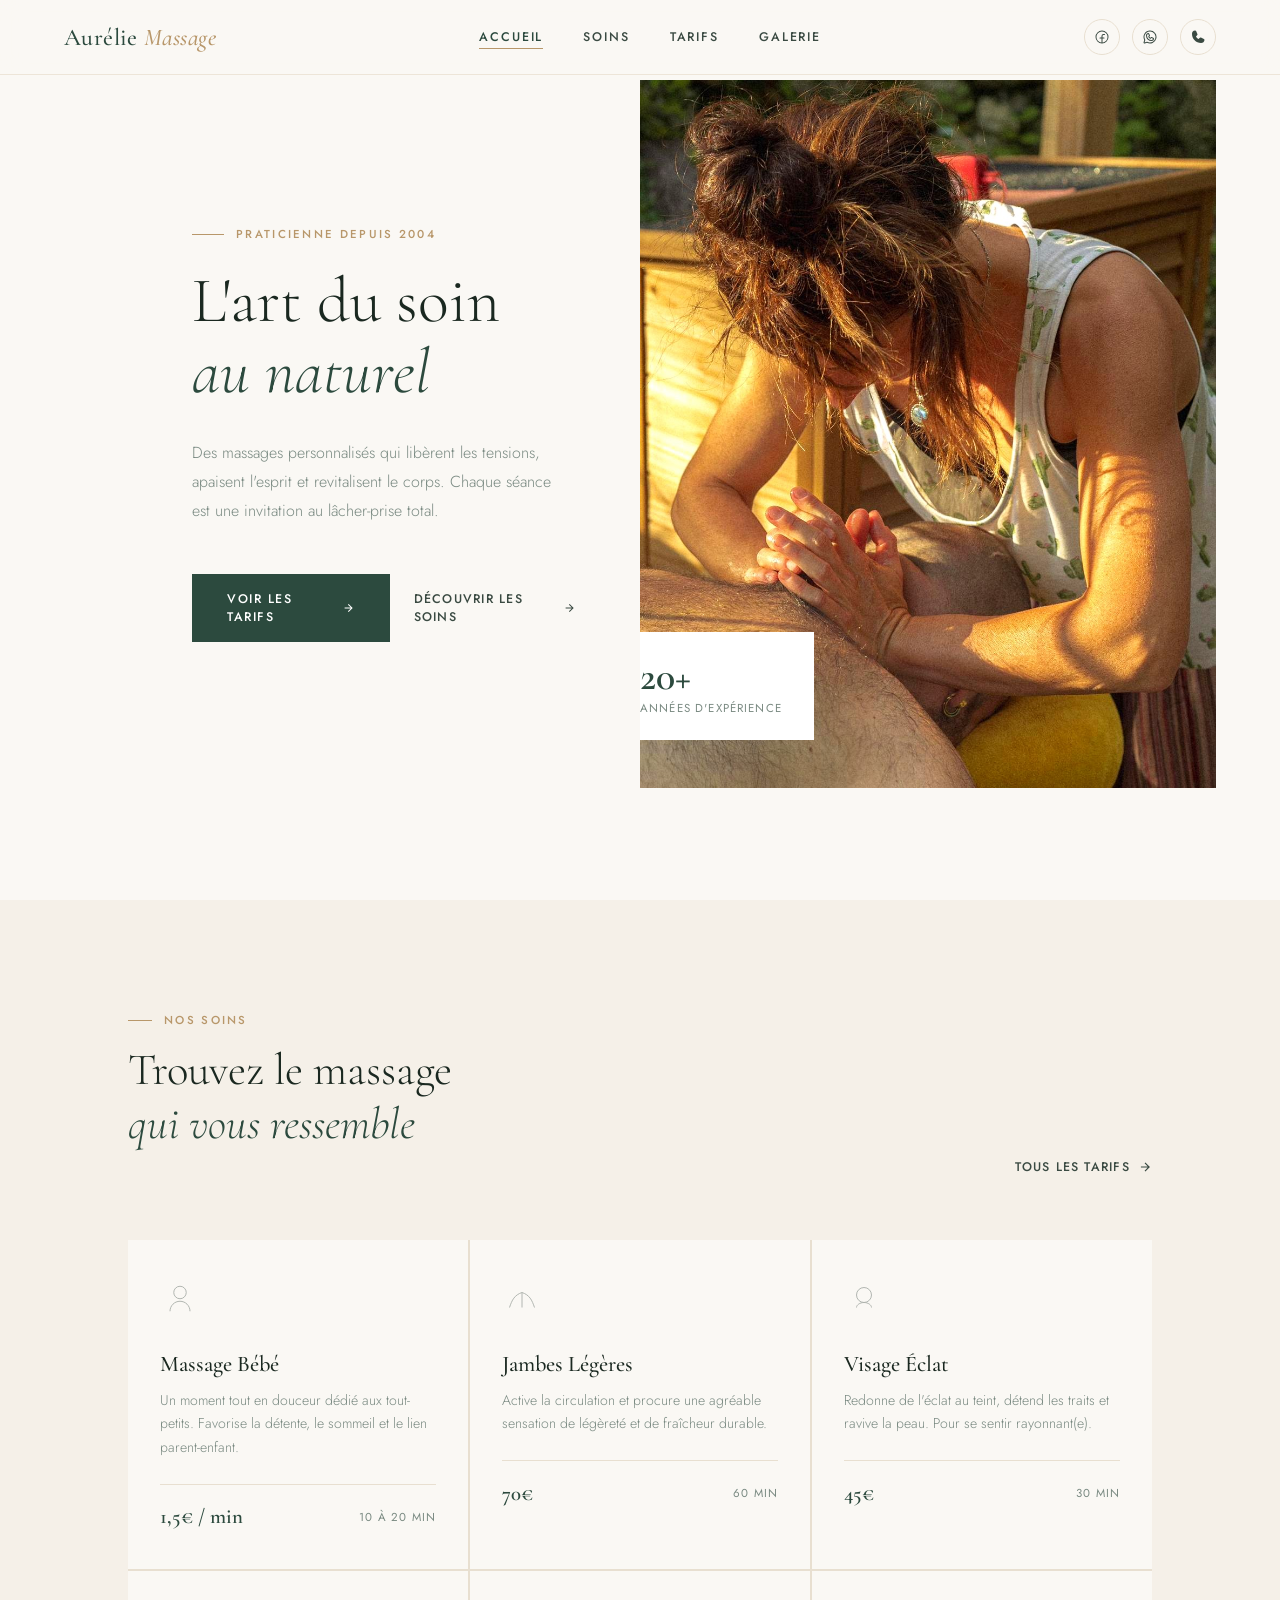
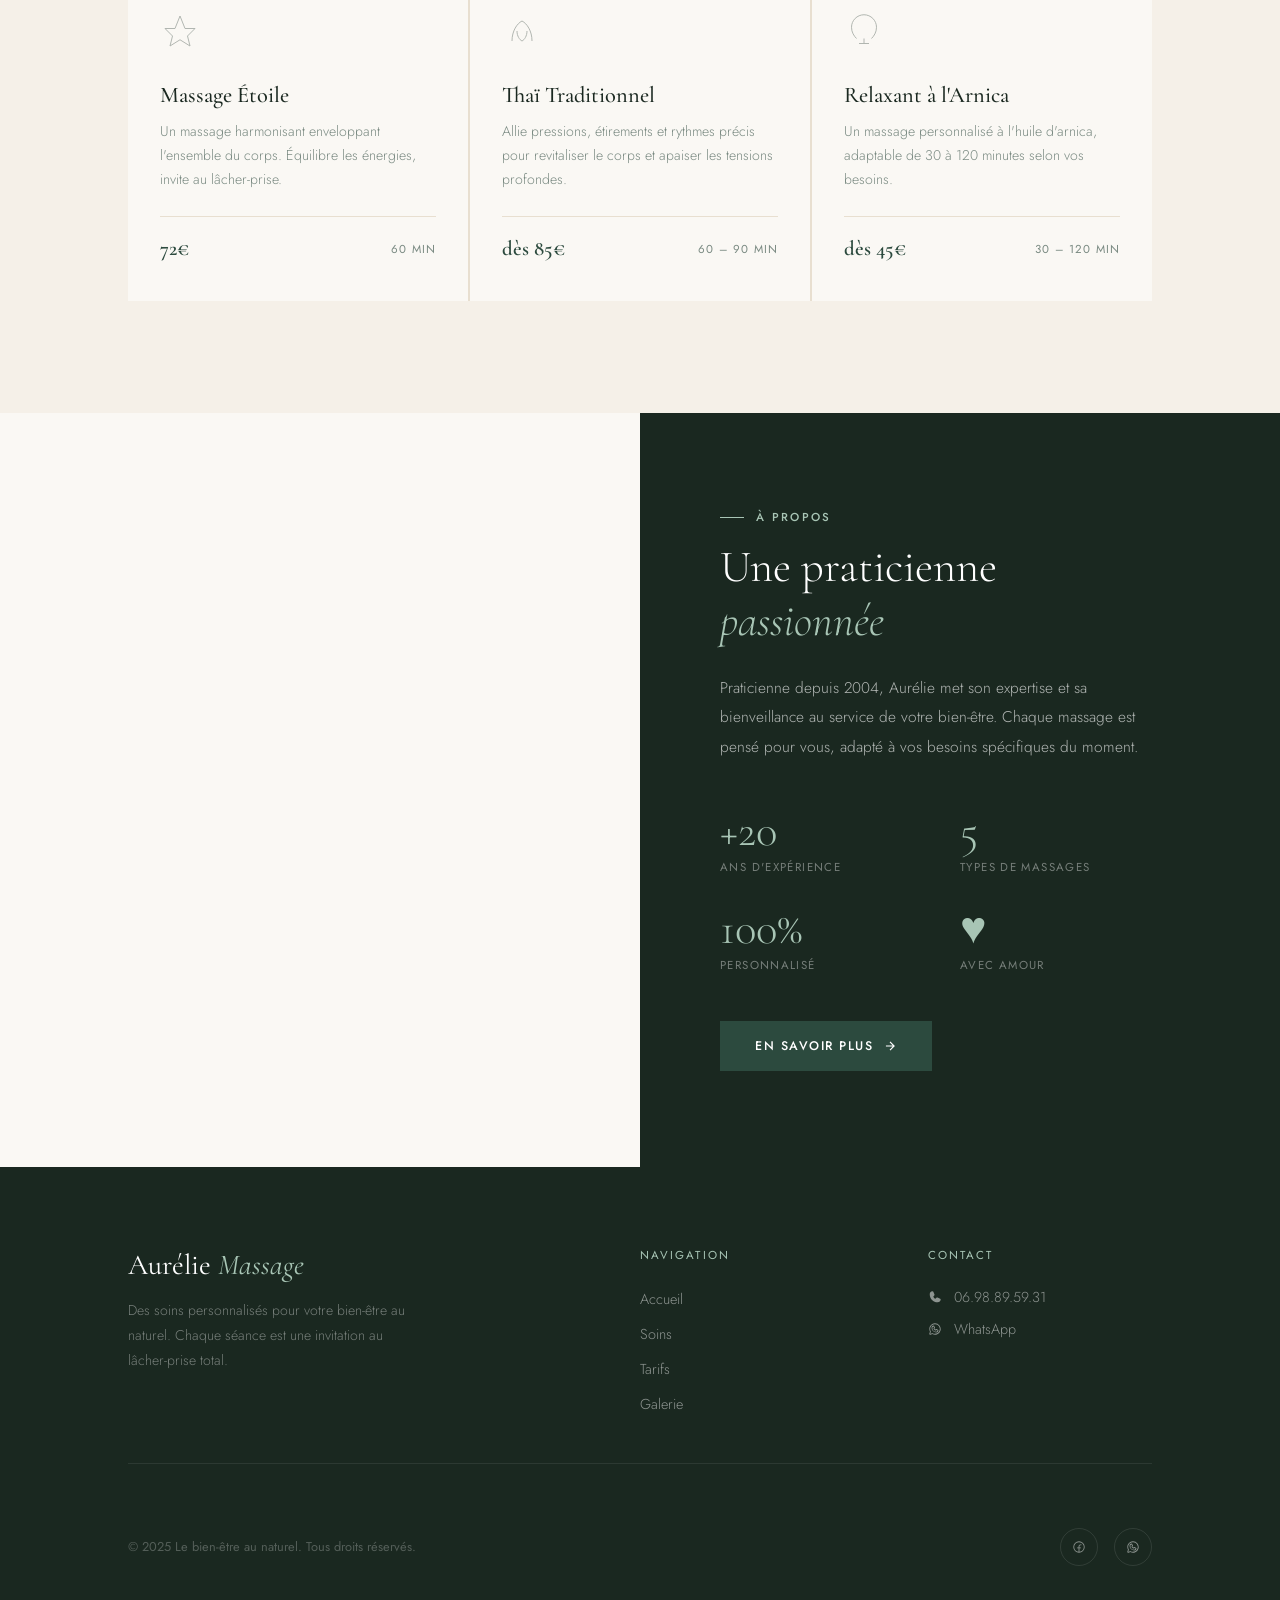
==== commit 543e5a67: "Add files via upload" ====
--- a/index.html
+++ b/index.html
@@ -10,9 +10,9 @@
 
   <!-- NAV -->
   <nav id="navbar">
-    <a href="index2.html" class="nav-logo">Aurélie <span>Massage</span></a>
+    <a href="index.html" class="nav-logo">Aurélie <span>Massage</span></a>
     <div class="nav-links">
-      <a href="index2.html" class="active">Accueil</a>
+      <a href="index.html" class="active">Accueil</a>
       <a href="aboutme.html">Soins</a>
       <a href="tarrif.html">Tarifs</a>
       <a href="galeri.html">Galerie</a>
@@ -53,7 +53,7 @@
       </div>
     </div>
     <div class="hero-image">
-      <div class="hero-image-bg" style="background-image: url('https://images.unsplash.com/photo-1600334089648-b0d9d3028eb2?w=900&q=80')"></div>
+      <div class="hero-image-bg" style="background-image: url('image/aurelie_hero.jpg')"></div>
       <div class="hero-badge">
         <div class="hero-badge-num">20+</div>
         <div class="hero-badge-text">Années d'expérience</div>
@@ -151,7 +151,7 @@
       </p>
       <div class="about-stats">
         <div>
-          <div class="stat-num">20+</div>
+          <div class="stat-num">+20</div>
           <div class="stat-label">Ans d'expérience</div>
         </div>
         <div>
@@ -184,7 +184,7 @@
       <div>
         <div class="footer-col-title">Navigation</div>
         <ul class="footer-links">
-          <li><a href="index2.html">Accueil</a></li>
+          <li><a href="index.html">Accueil</a></li>
           <li><a href="aboutme.html">Soins</a></li>
           <li><a href="tarrif.html">Tarifs</a></li>
           <li><a href="galeri.html">Galerie</a></li>
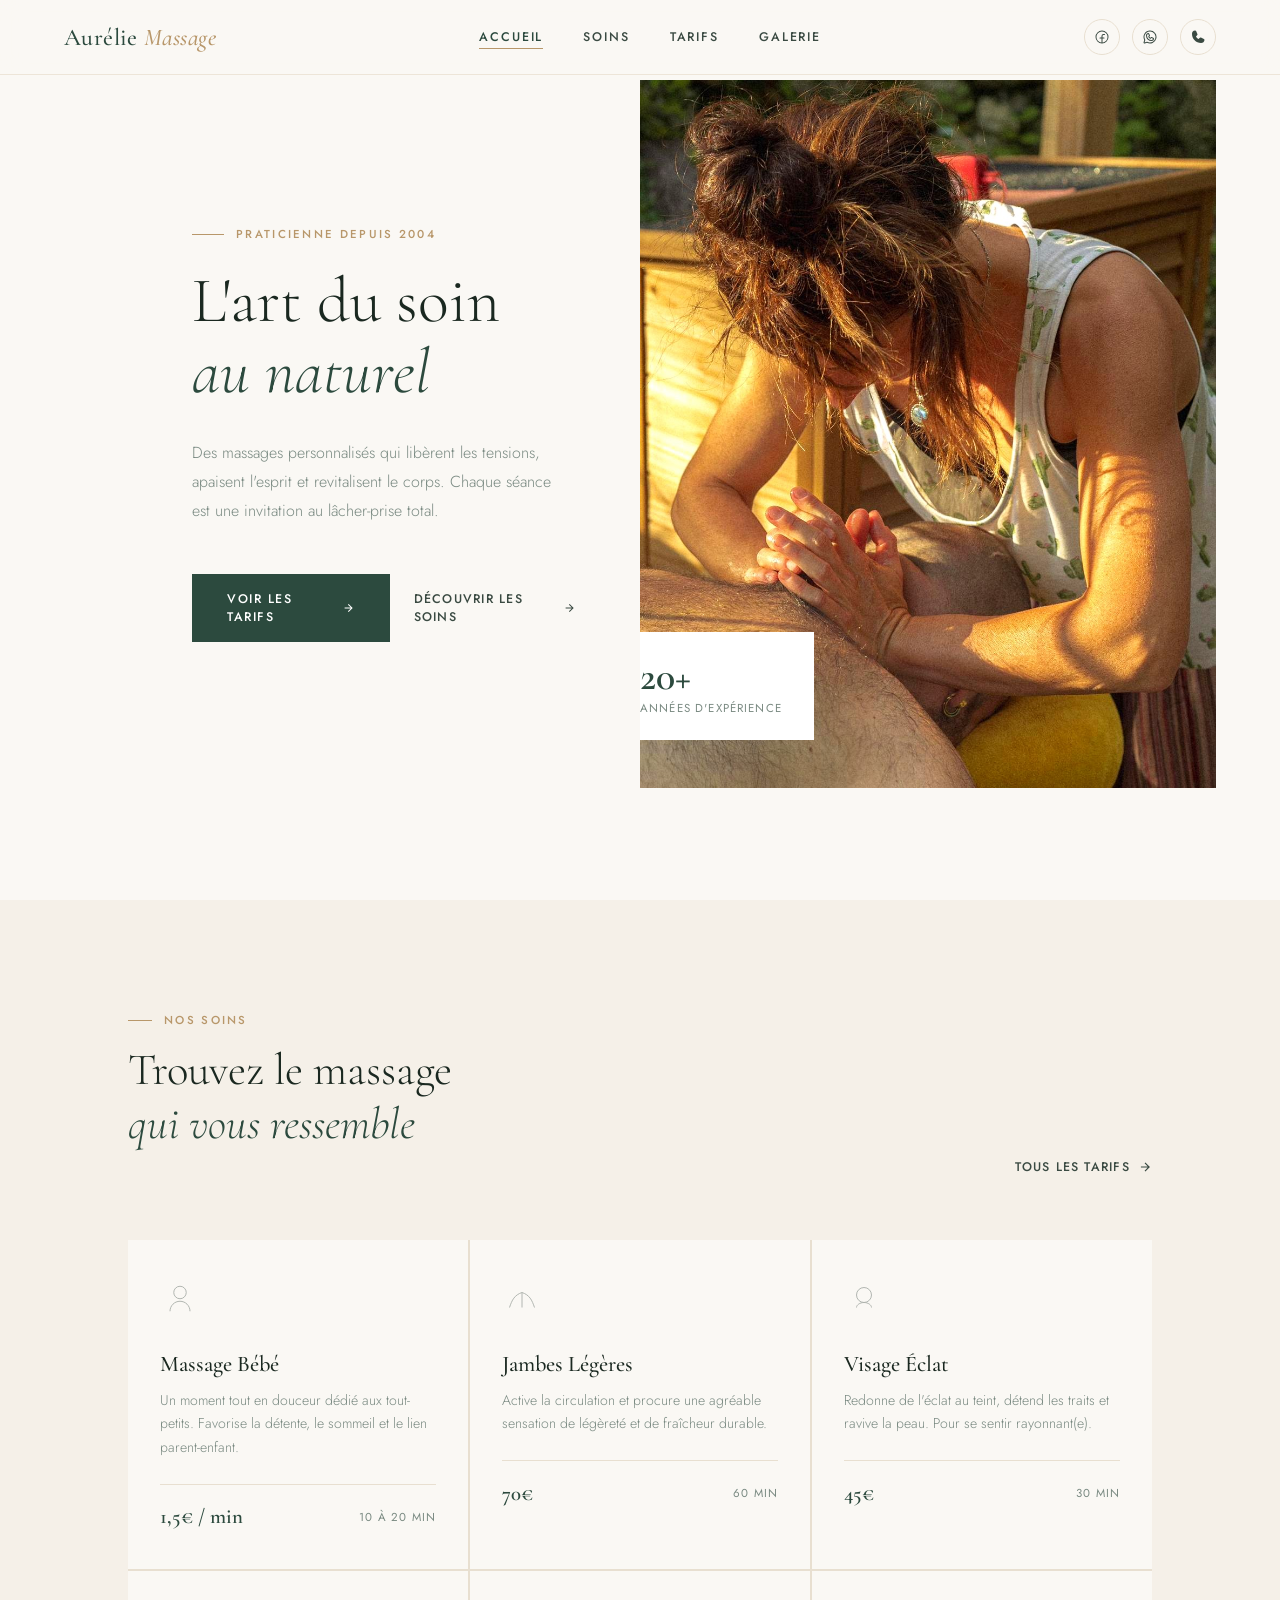
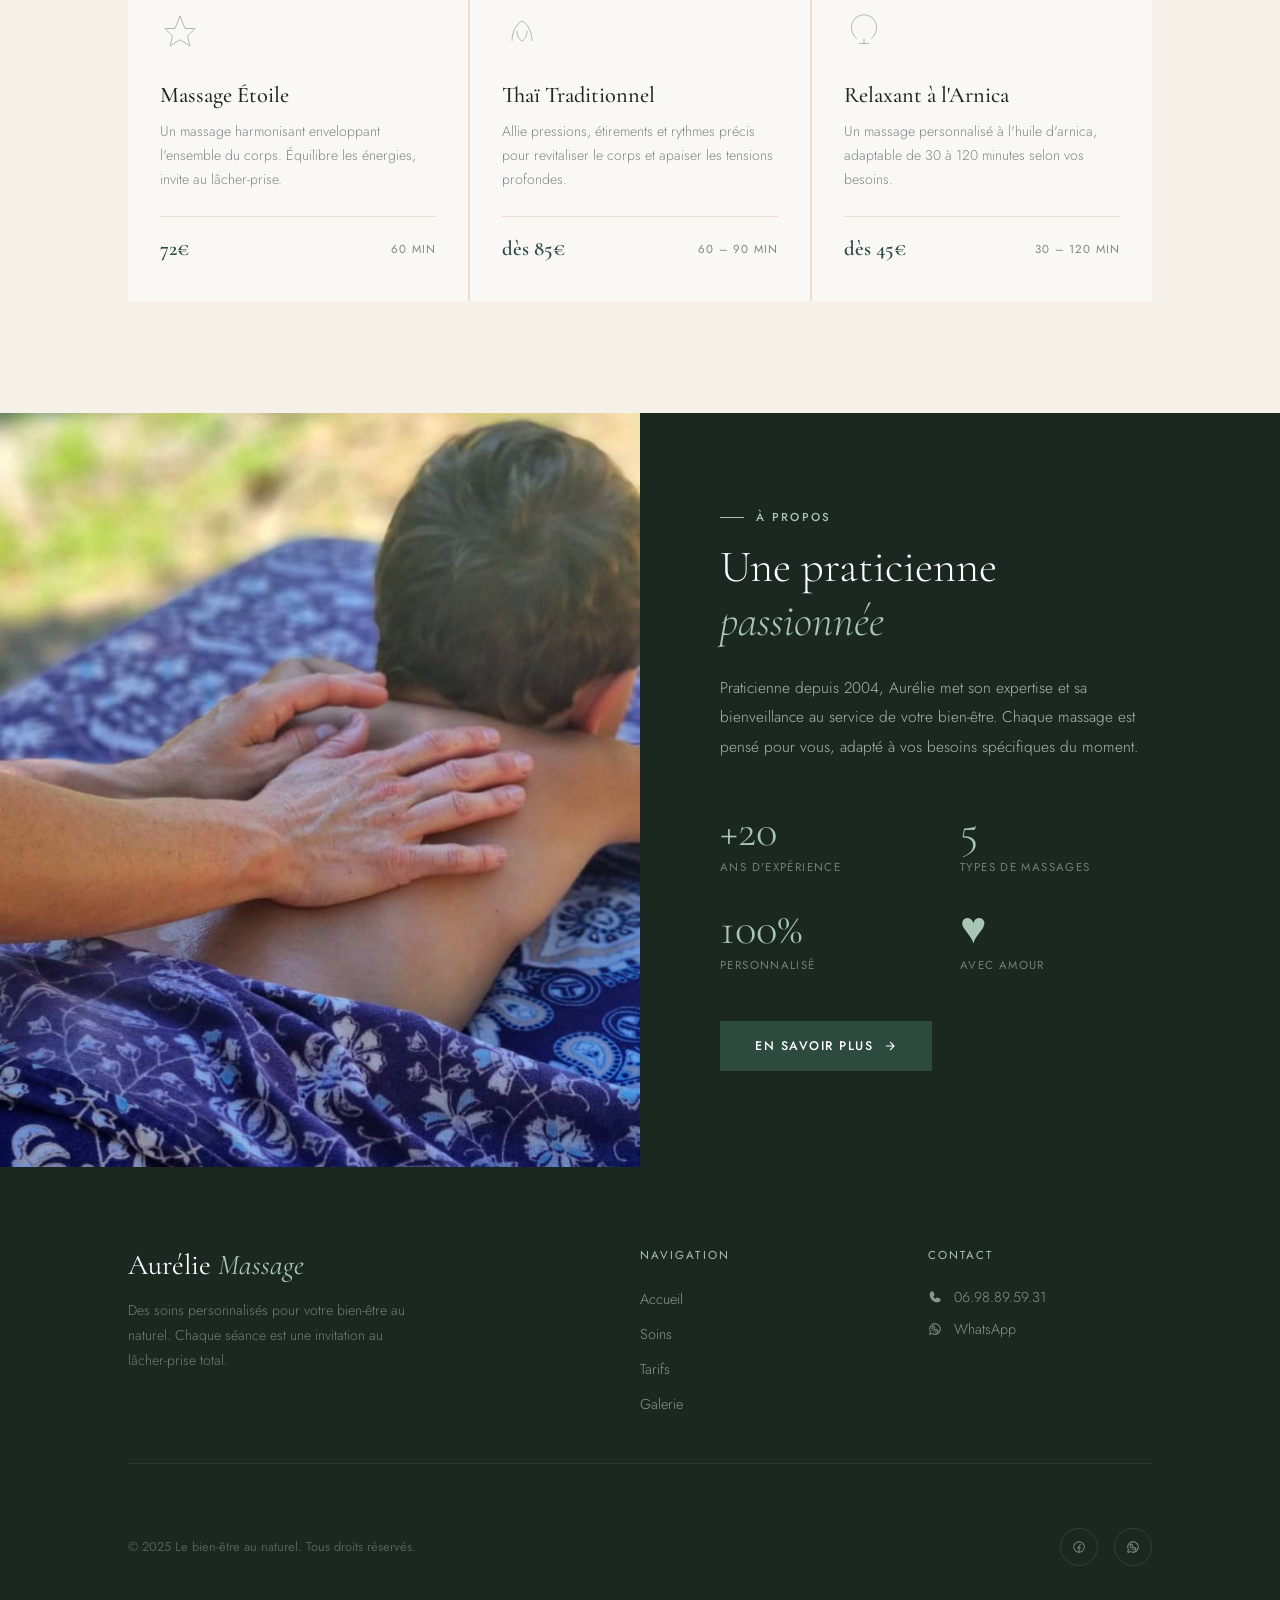
==== commit 00617a28: "Add files via upload" ====
--- a/index.html
+++ b/index.html
@@ -141,7 +141,7 @@
   <!-- ABOUT PREVIEW -->
   <div class="about">
     <div class="about-image">
-      <div class="about-image-bg" style="background-image: url('image/paysage.jpg'), url('https://images.unsplash.com/photo-1519823551278-64ac92734fb1?w=800&q=80')"></div>
+      <div class="about-image-bg" style="background-image: url('image/aurelie_about.jpg')"></div>
     </div>
     <div class="about-content">
       <div class="section-tag">À propos</div>
